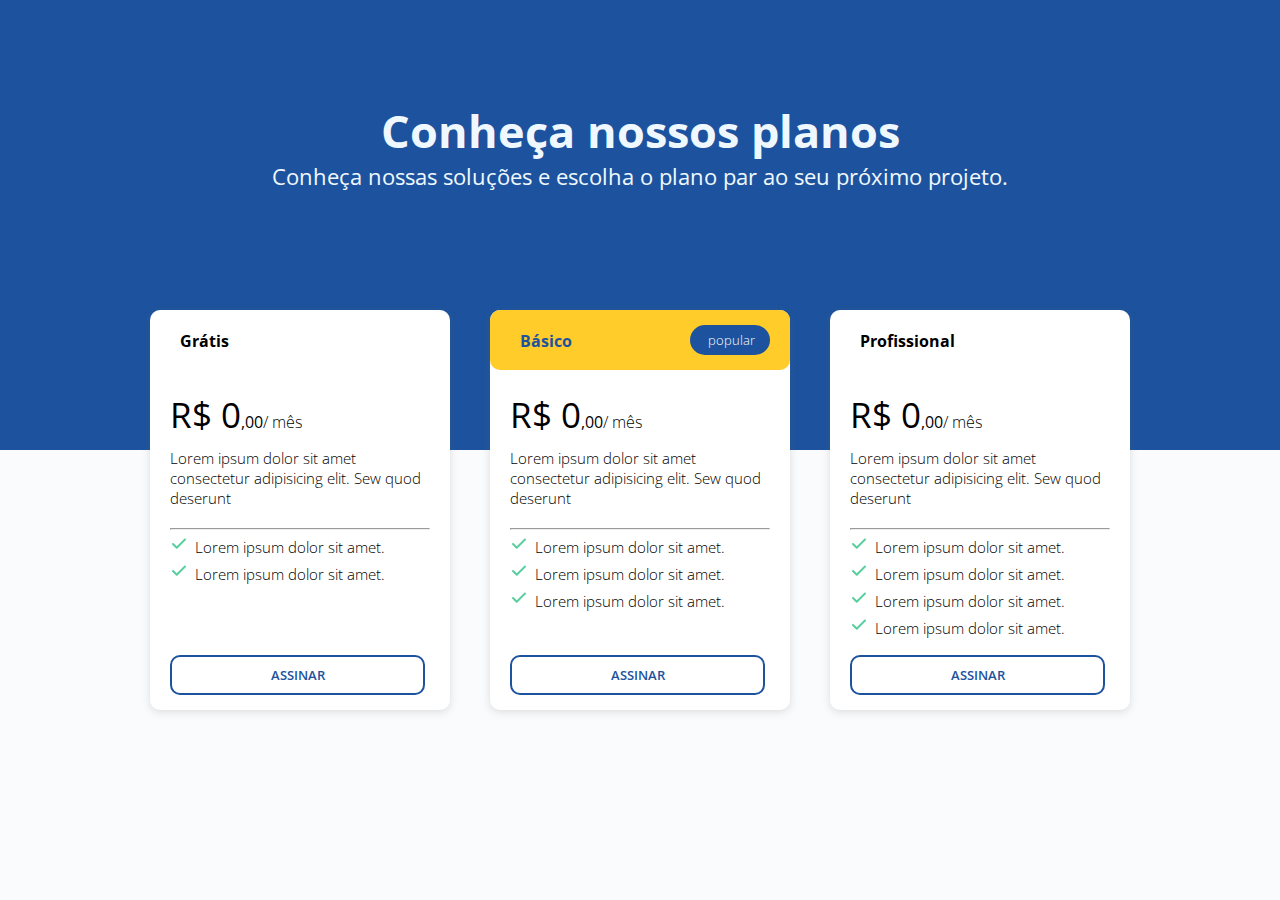
==== Pricing Table/index.html @ d505218f "initial" ====
<!DOCTYPE html>
<html lang="en">
<head>
    <meta charset="UTF-8">
    <meta http-equiv="X-UA-Compatible" content="IE=edge">
    <meta name="viewport" content="width=device-width, initial-scale=1.0">
    <link rel="stylesheet" href="./style.css">
    <title>Pricing Table</title>
</head>
<body>
    <div class="presentation">
    <h1>Conheça nossos planos</h1>
    <p>Conheça nossas soluções e escolha o plano par ao seu próximo projeto.</p>
    </div>
    <div class="container">
        <h4>Grátis</h4>
    <div class="info">
        <div><span><b>R$ 0</span>,00</b>/ mês</div>
        <p>Lorem ipsum dolor sit amet consectetur adipisicing elit. Sew quod deserunt</p>
        <hr>
        <ul>
            <li>Lorem ipsum dolor sit amet.</li>
            <li>Lorem ipsum dolor sit amet.</li>
        </ul>
        <button>ASSINAR</button>
     </div>       
    </div>
    <div class="container">
        <h4>Básico</h4><span class="enganatrouxa">popular</span>
    <div class="info">
        <div><span><b>R$ 0</span>,00</b>/ mês</div>
        <p>Lorem ipsum dolor sit amet consectetur adipisicing elit. Sew quod deserunt</p>
        <hr>
        <ul>
            <li>Lorem ipsum dolor sit amet.</li>
            <li>Lorem ipsum dolor sit amet.</li>
            <li>Lorem ipsum dolor sit amet.</li>
        </ul>
        <button>ASSINAR</button>
        </div>       
    </div>
    <div class="container">
        <h4>Profissional</h4>
        <div class="info">
        <div><span><b>R$ 0</span>,00</b>/ mês</div>
        <p>Lorem ipsum dolor sit amet consectetur adipisicing elit. Sew quod deserunt</p>
        <hr>
        <ul>
            <li>Lorem ipsum dolor sit amet.</li>
            <li>Lorem ipsum dolor sit amet.</li>
            <li>Lorem ipsum dolor sit amet.</li>
            <li>Lorem ipsum dolor sit amet.</li>
        </ul>
        <button>ASSINAR</button>
        </div>       
    </div>
</body>
</html>
---- Pricing Table/style.css ----
@import url('https://fonts.googleapis.com/css2?family=Open+Sans:wght@300;400;500&display=swap');
*
{
    margin: 0;
    padding: 0;
    box-sizing: border-box;
    font-family: 'Open Sans', sans-serif;
}
:root {
    --yellow: #ffcc29;
    --blue: #1d539e;
    --gray: #828799;
    --page-background: #f9fbfc;
}
body
{
    position: relative;
    display: flex;
    justify-content: center;
    align-items: center;
    width: 100%;
    height: 100vh;
    background-color: var(--page-background);
}
.presentation
{
    position: absolute;
    text-align: center;
    font-size: 1.4rem;
    top: 0;
    padding-top: 100px;
    width: 100%;
    height: 50vh;
    color: aliceblue;
    background-color: var(--blue);
}
.container
{
    position: relative;
    top: 60px;
    width: 300px;
    height: 400px;
    margin: 20px;
    border-radius: 10px;
    background-color: #fff;
    font-weight: 200;
    box-shadow: rgba(99, 99, 99, 0.2) 0px 2px 8px;
    transition: 0.5s;
}
.container p 
{
    margin: 10px 0 20px 0;
    font-size: 15px
}
.container .info
{
    padding: 20px;
}
.container:hover
{
    transition: 0.5s;
    height: 430px;
}
.enganatrouxa
{
    position: absolute;
    width: 80px;
    height: 30px;
    padding: 6px 18px;
    color: #fff;
    border-radius: 20px;
    background-color: #1d539e;
    right: 20px;
    top: 15px;
    font-size: 13px;
}
button
{
    position: absolute;
    height: 10%;
    width: 85%;
    bottom: 15px;
    border: 2px solid #1d539e;
    border-radius: 10px;
    color: #1d539e;
    font-weight: 600;
    background-color: #fff;
    transition: 0.2s;
}
button:hover
{
    transition: 0.2s;
    color: #fff;
    background-color: #1d539e;
}
.container:nth-child(3) h4
{
    color: #1d539e;
    background-color: #ffcc29;
}
h4
{
    padding: 20px 30px;
    height: 60px;
    border-radius: 10px;
}
span
{
    font-size: 2.2rem;
}
ul
{
    list-style: none;
}
ul li
{
    margin: 5px 25px 0;
    font-size: 15px;
    list-style: url('/assets/images/check.svg');
}
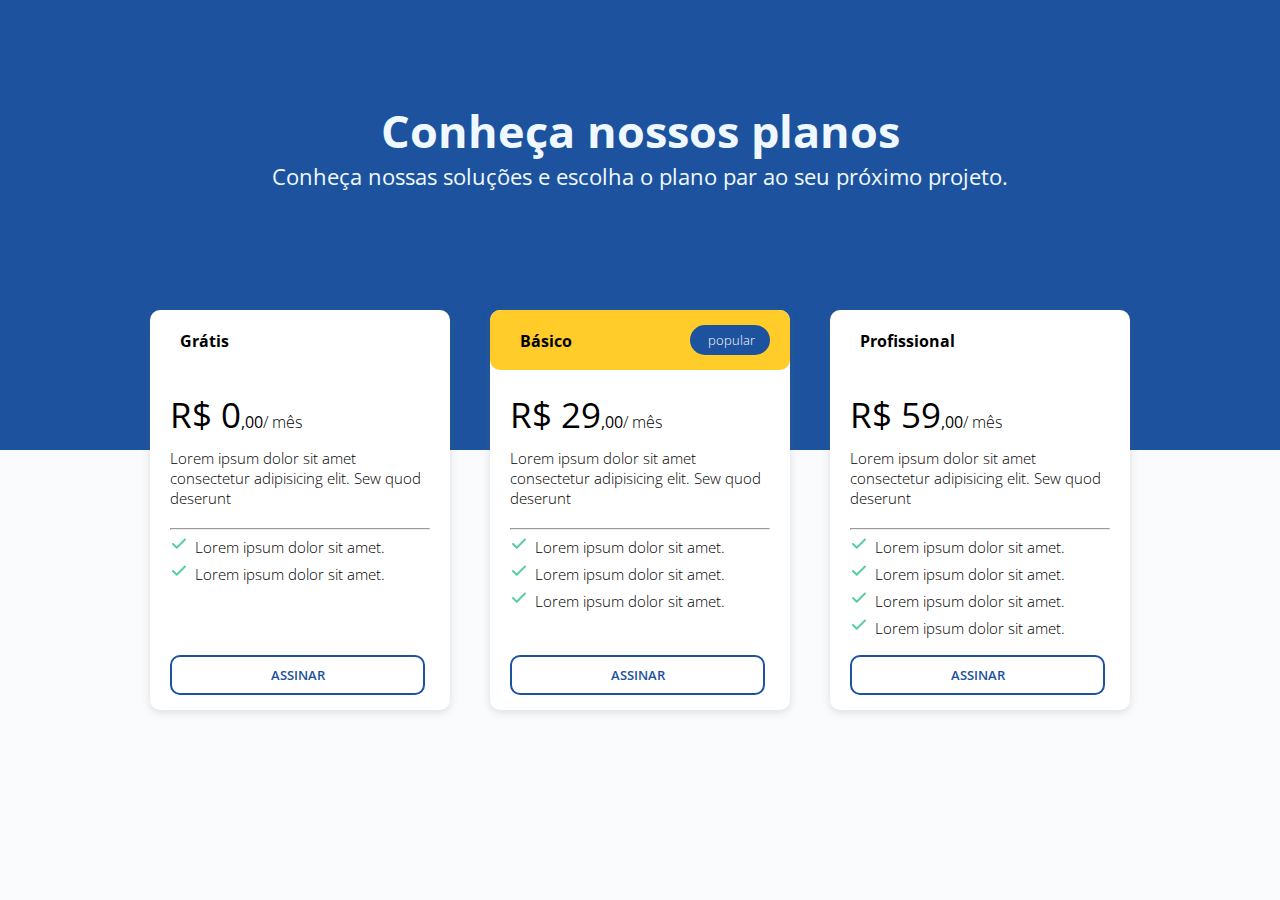
==== commit 7a8a4a1d: "add mediascreen" ====
--- a/Pricing Table/index.html
+++ b/Pricing Table/index.html
@@ -26,9 +26,9 @@
      </div>       
     </div>
     <div class="container">
-        <h4>Básico</h4><span class="enganatrouxa">popular</span>
+        <h4>Básico</h4><div class="popular">popular</div>
     <div class="info">
-        <div><span><b>R$ 0</span>,00</b>/ mês</div>
+        <div><span><b>R$ 29</span>,00</b>/ mês</div>
         <p>Lorem ipsum dolor sit amet consectetur adipisicing elit. Sew quod deserunt</p>
         <hr>
         <ul>
@@ -42,7 +42,7 @@
     <div class="container">
         <h4>Profissional</h4>
         <div class="info">
-        <div><span><b>R$ 0</span>,00</b>/ mês</div>
+        <div><span><b>R$ 59</span>,00</b>/ mês</div>
         <p>Lorem ipsum dolor sit amet consectetur adipisicing elit. Sew quod deserunt</p>
         <hr>
         <ul>
--- a/Pricing Table/style.css
+++ b/Pricing Table/style.css
@@ -19,7 +19,7 @@
     justify-content: center;
     align-items: center;
     width: 100%;
-    height: 100vh;
+    min-height: 100vh;
     background-color: var(--page-background);
 }
 .presentation
@@ -30,7 +30,7 @@
     top: 0;
     padding-top: 100px;
     width: 100%;
-    height: 50vh;
+    min-height: 50vh;
     color: aliceblue;
     background-color: var(--blue);
 }
@@ -39,12 +39,14 @@
     position: relative;
     top: 60px;
     width: 300px;
+    flex-wrap: wrap;
     height: 400px;
     margin: 20px;
     border-radius: 10px;
     background-color: #fff;
     font-weight: 200;
     box-shadow: rgba(99, 99, 99, 0.2) 0px 2px 8px;
+    overflow: hidden;
     transition: 0.5s;
 }
 .container p 
@@ -61,7 +63,11 @@
     transition: 0.5s;
     height: 430px;
 }
-.enganatrouxa
+.container:nth-child(3) h4
+{
+    background-color: #ffcc29;
+}
+.popular
 {
     position: absolute;
     width: 80px;
@@ -93,11 +99,6 @@
     color: #fff;
     background-color: #1d539e;
 }
-.container:nth-child(3) h4
-{
-    color: #1d539e;
-    background-color: #ffcc29;
-}
 h4
 {
     padding: 20px 30px;
@@ -118,3 +119,14 @@
     font-size: 15px;
     list-style: url('/assets/images/check.svg');
 }
+
+@media screen and (max-width: 800px) {
+    body
+    {
+        flex-direction: column;
+    }
+    .presentation
+    {
+        position: relative;
+    }
+}
